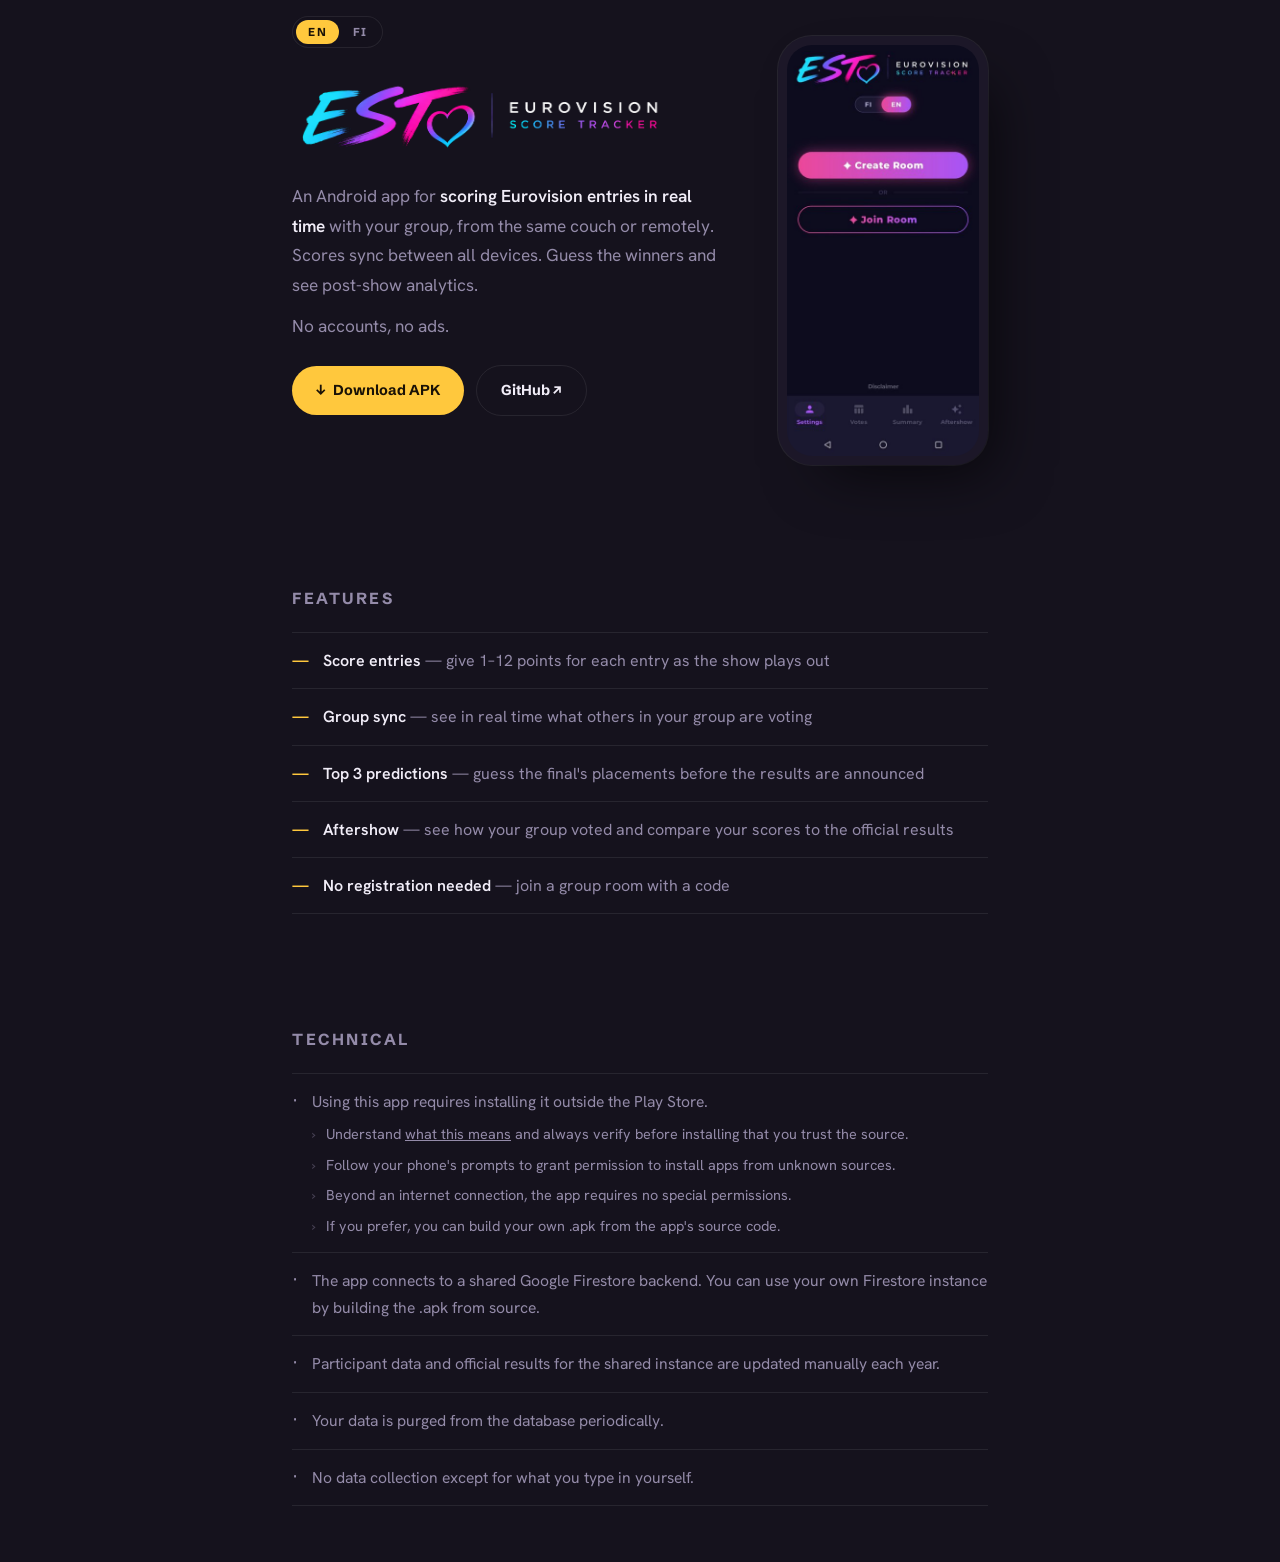
==== docs/index.html @ a916fbe2 "1.0" ====
<!DOCTYPE html>
<html lang="en">
<head>
<meta charset="UTF-8">
<meta name="viewport" content="width=device-width, initial-scale=1.0">
<title>EST — Eurovision Score Tracker</title>
<link rel="preconnect" href="https://fonts.googleapis.com">
<link rel="preconnect" href="https://fonts.gstatic.com" crossorigin="">
<link href="https://fonts.googleapis.com/css2?family=Schibsted+Grotesk:wght@500;600;700;800&family=Hanken+Grotesk:wght@400;500;600&display=swap" rel="stylesheet">
<style>
:root{
  --bg:#15121d;
  --bg-2:#1c1828;
  --card:#221d31;
  --text:#f1edf8;
  --muted:#948ba9;
  --gold:#ffc83d;
  --cyan:#38d9f5;
  --purple:#a64dff;
  --pink:#ff3a8c;
  --grad:linear-gradient(100deg,var(--cyan) 0%,var(--purple) 52%,var(--pink) 100%);
  --line:rgba(255,255,255,0.08);
}
*,*::before,*::after{box-sizing:border-box;margin:0;padding:0;}
html{scroll-behavior:smooth;}
body{font-family:'Hanken Grotesk',sans-serif;background:var(--bg);color:var(--text);line-height:1.7;-webkit-font-smoothing:antialiased;}
h2{font-family:'Schibsted Grotesk',sans-serif;font-size:1rem;font-weight:700;letter-spacing:.16em;text-transform:uppercase;color:var(--muted);margin-bottom:20px;}
a{color:var(--gold);text-decoration:none;}
a:hover{text-decoration:underline;}
.container{max-width:760px;margin:0 auto;padding:0 32px;}

/* lang switcher */
.lang-bar{position:fixed;top:16px;left:max(20px,calc(50vw - 348px));z-index:100;display:flex;gap:2px;background:rgba(21,18,29,0.7);backdrop-filter:blur(10px);border:1px solid var(--line);border-radius:999px;padding:3px;}
.lang-btn{border:none;background:none;color:var(--muted);font-family:'Schibsted Grotesk';font-weight:700;font-size:.72rem;letter-spacing:.10em;padding:5px 12px;border-radius:999px;cursor:pointer;transition:all .15s;}
.lang-btn.active{background:var(--gold);color:#1a1206;}
.lang-btn:not(.active):hover{color:var(--text);}

/* intro */
.intro{padding:36px 0 64px;display:grid;grid-template-columns:1fr auto;gap:56px;align-items:center;}
.intro-banner{display:block;width:400px;height:65px;object-fit:cover;margin:0 0 32px -10px;}
.intro-text p{font-size:1.08rem;color:var(--muted);max-width:520px;margin-bottom:12px;}
.intro-text p b{color:var(--text);font-weight:600;}
.btn-row{display:flex;gap:12px;flex-wrap:wrap;align-items:center;margin-top:24px;}
.dl-btn{display:inline-flex;align-items:center;gap:8px;padding:12px 24px;border-radius:999px;background:var(--gold);color:#1a1206;font-family:'Schibsted Grotesk';font-weight:700;font-size:.9rem;transition:all .15s;}
.dl-btn:hover{background:#ffd96b;text-decoration:none;transform:translateY(-1px);}
.gh-btn{display:inline-flex;align-items:center;gap:8px;padding:12px 24px;border-radius:999px;background:transparent;color:var(--text);border:1.5px solid var(--line);font-family:'Schibsted Grotesk';font-weight:700;font-size:.9rem;transition:all .15s;}
.gh-btn:hover{border-color:rgba(255,255,255,0.3);text-decoration:none;transform:translateY(-1px);}
.phone{width:210px;flex-shrink:0;border-radius:34px;padding:9px;background:#1c1728;box-shadow:24px 28px 60px -24px rgba(0,0,0,.7),0 0 0 1px var(--line);display:flex;flex-direction:column;}
.phone img{display:block;width:100%;}
.screen{border-radius:25px;overflow:hidden;}
.status-bar{height:6px;background:#0d0c1e;}
.slider-wrap{overflow:hidden;}
.slider-track{display:flex;will-change:transform;transition:transform .45s cubic-bezier(.4,0,.2,1);}
.phone .slider-track img{flex-shrink:0;border-radius:0;}

/* divider */
hr{border:0;border-top:1px solid var(--line);margin:0;}

/* sections */
.section{padding:56px 0;}

/* feature list */
ul.feat{list-style:none;display:flex;flex-direction:column;gap:0;}
ul.feat li{padding:14px 0;border-bottom:1px solid var(--line);font-size:1rem;color:var(--muted);display:flex;gap:14px;align-items:flex-start;}
ul.feat li span{flex:1;}
ul.feat li:first-child{border-top:1px solid var(--line);}
ul.feat li::before{content:"—";color:var(--gold);font-weight:700;flex-shrink:0;}
ul.feat li b{color:var(--text);font-weight:600;}

/* tech list */
ul.tech{list-style:none;display:flex;flex-direction:column;gap:0;}
ul.tech li{padding:14px 0;border-bottom:1px solid var(--line);font-size:.98rem;color:var(--muted);display:flex;gap:14px;align-items:baseline;}
ul.tech li:first-child{border-top:1px solid var(--line);}
ul.tech li::before{content:"·";color:var(--muted);flex-shrink:0;font-size:1.2rem;line-height:1.4;}
ul.tech li code{font-family:monospace;font-size:.9em;background:var(--card);padding:2px 7px;border-radius:4px;color:var(--cyan);}
ul.tech li a{color:inherit;text-decoration:underline;}
ul.tech li a:hover{opacity:0.75;text-decoration:underline;}
ul.tech li .sub{display:block;position:relative;padding-left:14px;margin-top:6px;font-size:.92em;}
ul.tech li .sub::before{content:"›";position:absolute;left:0;opacity:.4;}

@media(max-width:640px){
  .intro{grid-template-columns:1fr;gap:36px;}
  .phone{width:160px;justify-self:center;}
  .intro-banner{width:280px;height:auto;}
  .lang-bar{left:auto;right:16px;}
}
</style>
</head>
<body>

<div class="lang-bar">
  <button class="lang-btn" id="btn-en" onclick="setLang('en')">EN</button>
  <button class="lang-btn" id="btn-fi" onclick="setLang('fi')">FI</button>
</div>

<main>
  <div class="container">

    <section class="intro" id="top">
      <div class="intro-text">
        <img class="intro-banner" src="assets/banner_full.png" alt="EST — Eurovision Score Tracker">
        <p><span data-t="desc-prefix"></span><b data-t="desc-bold"></b> <span data-t="desc-rest"></span></p>
        <p data-t="tagline"></p>
        <div class="btn-row">
          <a class="dl-btn" href="https://github.com/github-0/est/releases/latest" data-t="dl"></a>
          <a class="gh-btn" href="https://github.com/github-0/est">GitHub ↗</a>
        </div>
      </div>
      <div class="phone">
        <div class="screen">
        <div class="status-bar"></div>
        <div class="slider-wrap">
          <div class="slider-track" id="slider-track">
            <img data-screen="select" src="assets/screenshots/en_select.jpg" alt="Select show">
            <img data-screen="joined" src="assets/screenshots/en_joined.jpg" alt="Room">
            <img data-screen="points" src="assets/screenshots/en_points.jpg" alt="Points">
            <img data-screen="summary" src="assets/screenshots/en_summary.jpg" alt="Summary">
            <img data-screen="aftershow" src="assets/screenshots/en_aftershow.jpg" alt="Aftershow">
          </div>
        </div>
        </div>
      </div>
    </section>



    <section class="section" id="features">
      <h2 data-t="feat-head"></h2>
      <ul class="feat" id="feat-list"></ul>
    </section>



    <section class="section" id="technical">
      <h2 data-t="tech-head"></h2>
      <ul class="tech" id="tech-list"></ul>
    </section>

  </div>
</main>

<script>
let carouselReset;
const i18n = {
  en: {
    'desc-prefix': 'An Android app for ',
    'desc-bold': 'scoring Eurovision entries in real time',
    'desc-rest': 'with your group, from the same couch or remotely. Scores sync between all devices. Guess the winners and see post-show analytics.',
    'tagline': 'No accounts, no ads.',
    'dl': '↓\u2002Download APK',
    'feat-head': 'Features',
    'tech-head': 'Technical',
    feats: [
      ['Score entries', 'give 1–12 points for each entry as the show plays out'],
      ['Group sync', 'see in real time what others in your group are voting'],
      ['Top 3 predictions', 'guess the final\'s placements before the results are announced'],
      ['Aftershow', 'see how your group voted and compare your scores to the official results'],
      ['No registration needed', 'join a group room with a code'],
    ],
    techs: [
      'Using this app requires installing it outside the Play Store.<span class="sub">Understand <a href="https://support.google.com/android/answer/9457058" target="_blank">what this means</a> and always verify before installing that you trust the source.</span><span class="sub">Follow your phone\'s prompts to grant permission to install apps from unknown sources.</span><span class="sub">Beyond an internet connection, the app requires no special permissions.</span><span class="sub">If you prefer, you can build your own .apk from the app\'s source code.</span>',
      'The app connects to a shared Google Firestore backend. You can use your own Firestore instance by building the .apk from source.',
      'Participant data and official results for the shared instance are updated manually each year.',
      'Your data is purged from the database periodically.',
      'No data collection except for what you type in yourself.',
    ]
  },
  fi: {
    'desc-prefix': 'Android-sovellus ',
    'desc-bold': 'Eurovision-esitysten pisteytykseen reaaliajassa',
    'desc-rest': 'ryhmäsi kesken, samalta sohvalta tai etänä. Pisteet synkronoituvat kaikkien laitteiden välillä. Arvaa voittajat ja katso finaalin jälkeinen analytiikka.',
    'tagline': 'Ei rekisteröintejä, ei mainoksia.',
    'dl': '↓\u2002Lataa APK',
    'feat-head': 'Ominaisuudet',
    'tech-head': 'Tekniset tiedot',
    feats: [
      ['Pisteytä esitykset', 'anna 1–12 pistettä jokaiselle esitykselle ohjelman edetessä'],
      ['Ryhmän mielipiteet', 'näe reaaliajassa, mitä muut ryhmässäsi äänestävät'],
      ['Top 3 -arvaukset', 'arvaa finaalin sijoitukset ennen tulosten julkistamista'],
      ['Aftershow', 'näe kuinka ryhmäsi äänesti ja vertaa pisteitänne virallisiin tuloksiin'],
      ['Ei rekisteröintiä', 'liity ryhmäkohtaiseen huoneeseen koodilla'],
    ],
    techs: [
      'Tämän sovelluksen käyttö vaatii sen asennuksen Play Storen ulkopuolelta.<span class="sub">Ymmärrä <a href="https://support.google.com/android/answer/9457058?hl=fi" target="_blank">mitä tämä tarkoittaa</a> ja varmista aina ennen asennusta, että luotat sovelluksen lähteeseen.</span><span class="sub">Seuraa puhelimesi ohjeita myöntääksesi luvan sovelluksien asentamiselle tuntemattomista lähteistä.</span><span class="sub">Sovelluksen käyttö ei vaadi Android-laitteelta internet-yhteyden lisäksi muita käyttöoikeuksia.</span><span class="sub">Halutessasi voit tuottaa oman .apk -tiedoston sovelluksen lähdekoodista.</span>',
      'Sovellus yhdistää jaettuun Google Firestore -taustajärjestelmään. Voit käyttää omaa Firestore-instanssiasi tuottamalla .apk -tiedoston lähdekoodista.',
      'Jaetun Firestore-instanssin osallistujatiedot ja tulokset päivitetään manuaalisesti joka vuosi.',
      'Syöttämäsi data poistetaan tietokannasta ajoittain.',
      'Sovellus ei kerää muita tietoja itse syöttämiesi tietojen lisäksi.',
    ]
  }
};

function setLang(lang) {
  const t = i18n[lang];
  document.querySelectorAll('[data-t]').forEach(el => {
    const key = el.dataset.t;
    if (t[key] !== undefined) el.textContent = t[key];
  });
  // feature list
  const fl = document.getElementById('feat-list');
  fl.innerHTML = t.feats.map(([b,r]) => `<li><span><b>${b}</b> — ${r}</span></li>`).join('');
  // tech list
  const tl = document.getElementById('tech-list');
  tl.innerHTML = t.techs.map(s => `<li><span>${s}</span></li>`).join('');
  // toggle buttons
  document.getElementById('btn-en').classList.toggle('active', lang === 'en');
  document.getElementById('btn-fi').classList.toggle('active', lang === 'fi');
  document.documentElement.lang = lang;
  localStorage.setItem('lang', lang);
  document.querySelectorAll('#slider-track [data-screen]').forEach(img => {
    img.src = `assets/screenshots/${lang}_${img.dataset.screen}.jpg`;
  });
  if (typeof carouselReset === 'function') carouselReset();
}

// Auto-detect: stored pref → browser language → default EN
const stored = localStorage.getItem('lang');
const browser = navigator.language.slice(0,2).toLowerCase();
const initial = stored || (['fi'].includes(browser) ? browser : 'en');
setLang(initial);

// Screenshot carousel
(function(){
  const track = document.getElementById('slider-track');
  if (!track) return;
  const slides = track.querySelectorAll('img');
  const n = slides.length;
  if (!n) return;

  track.style.width = (n * 100) + '%';
  slides.forEach(img => { img.style.width = `calc(100% / ${n})`; });

  let cur = 0, timer;

  function slideTo(i) {
    cur = ((i % n) + n) % n;
    track.style.transform = `translateX(-${cur * (100 / n)}%)`;
  }

  function resetTimer() {
    clearInterval(timer);
    timer = setInterval(() => slideTo(cur + 1), 4000);
  }

  const wrap = track.parentElement;
  let tx0 = 0;
  wrap.addEventListener('touchstart', e => { tx0 = e.touches[0].clientX; }, {passive: true});
  wrap.addEventListener('touchend', e => {
    const dx = e.changedTouches[0].clientX - tx0;
    if (Math.abs(dx) > 30) {
      slideTo(dx < 0 ? cur + 1 : cur - 1);
      resetTimer();
    }
  });

  carouselReset = () => { slideTo(0); resetTimer(); };
  resetTimer();
})();
</script>
</body>
</html>
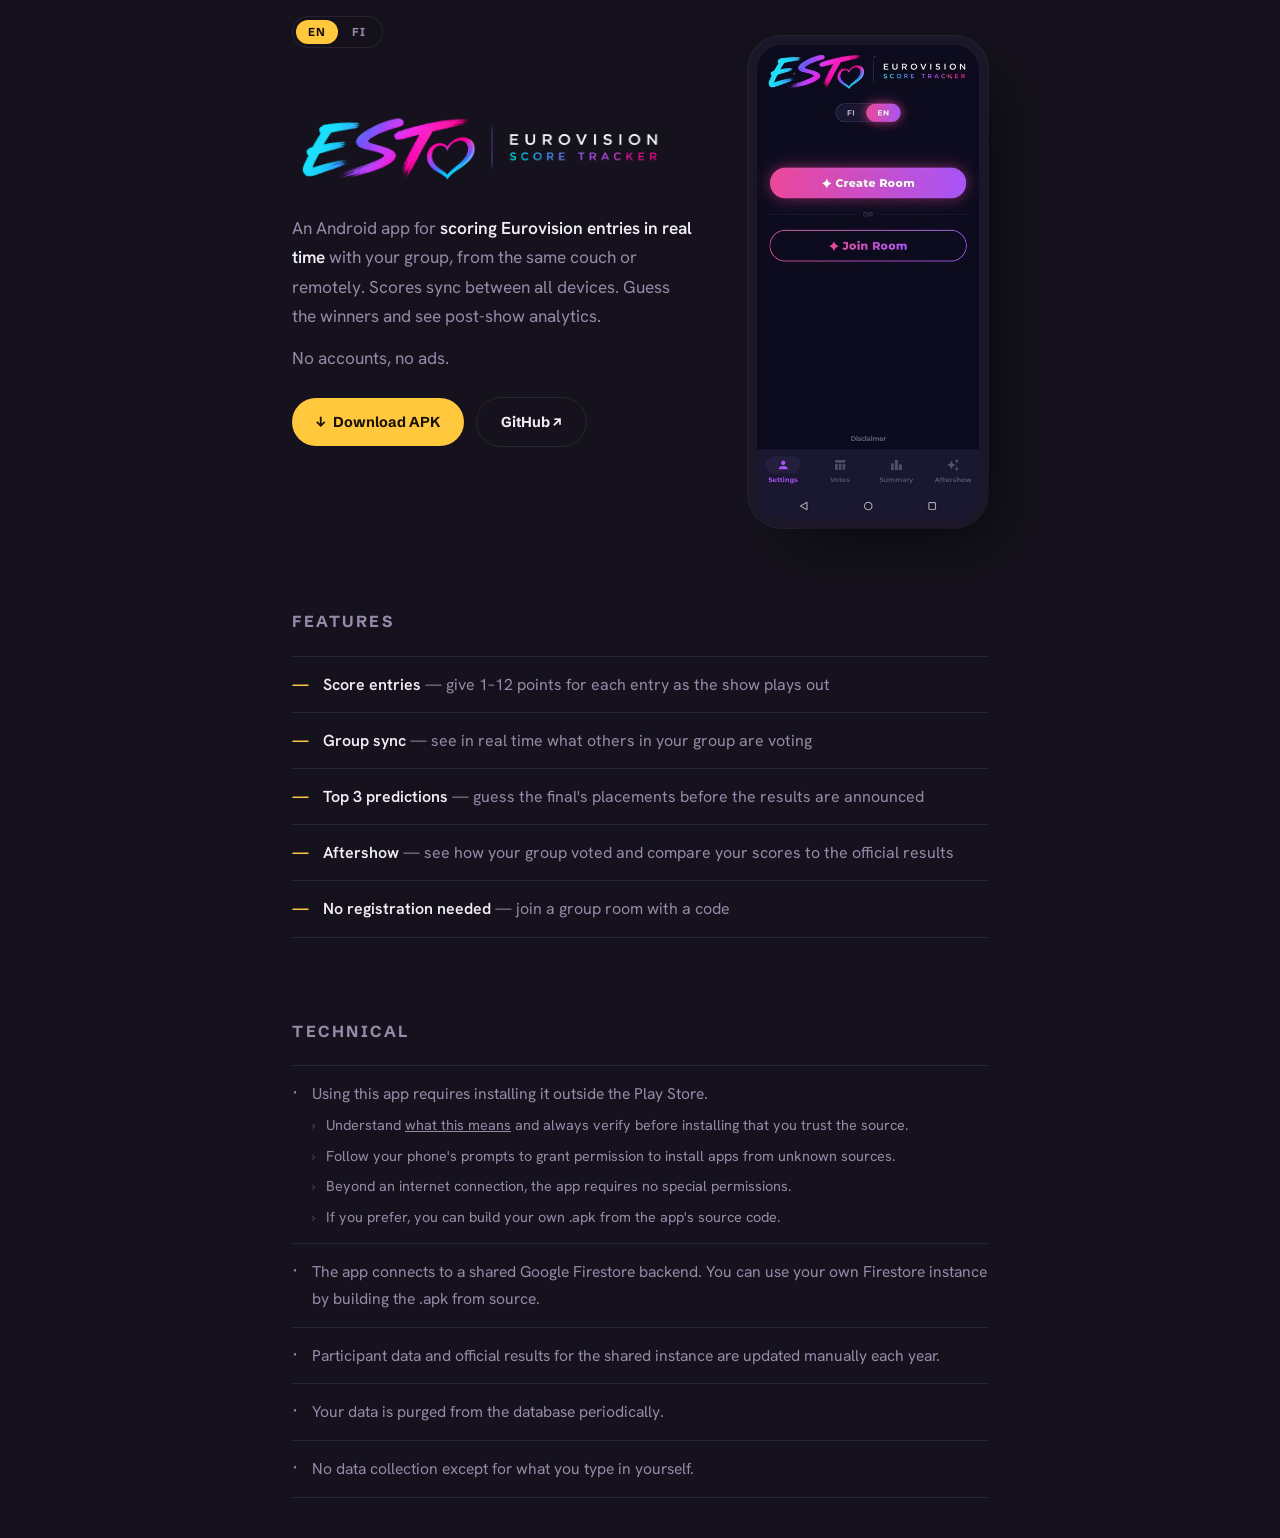
==== commit 00a638db: "Adjust spacing and phone size on landing page" ====
--- a/docs/index.html
+++ b/docs/index.html
@@ -36,7 +36,7 @@
 .lang-btn:not(.active):hover{color:var(--text);}
 
 /* intro */
-.intro{padding:36px 0 64px;display:grid;grid-template-columns:1fr auto;gap:56px;align-items:center;}
+.intro{padding:36px 0 40px;display:grid;grid-template-columns:1fr auto;gap:56px;align-items:center;}
 .intro-banner{display:block;width:400px;height:65px;object-fit:cover;margin:0 0 32px -10px;}
 .intro-text p{font-size:1.08rem;color:var(--muted);max-width:520px;margin-bottom:12px;}
 .intro-text p b{color:var(--text);font-weight:600;}
@@ -45,7 +45,7 @@
 .dl-btn:hover{background:#ffd96b;text-decoration:none;transform:translateY(-1px);}
 .gh-btn{display:inline-flex;align-items:center;gap:8px;padding:12px 24px;border-radius:999px;background:transparent;color:var(--text);border:1.5px solid var(--line);font-family:'Schibsted Grotesk';font-weight:700;font-size:.9rem;transition:all .15s;}
 .gh-btn:hover{border-color:rgba(255,255,255,0.3);text-decoration:none;transform:translateY(-1px);}
-.phone{width:210px;flex-shrink:0;border-radius:34px;padding:9px;background:#1c1728;box-shadow:24px 28px 60px -24px rgba(0,0,0,.7),0 0 0 1px var(--line);display:flex;flex-direction:column;}
+.phone{width:240px;flex-shrink:0;border-radius:34px;padding:9px;background:#1c1728;box-shadow:24px 28px 60px -24px rgba(0,0,0,.7),0 0 0 1px var(--line);display:flex;flex-direction:column;}
 .phone img{display:block;width:100%;}
 .screen{border-radius:25px;overflow:hidden;}
 .status-bar{height:6px;background:#0d0c1e;}
@@ -57,7 +57,7 @@
 hr{border:0;border-top:1px solid var(--line);margin:0;}
 
 /* sections */
-.section{padding:56px 0;}
+.section{padding:40px 0;}
 
 /* feature list */
 ul.feat{list-style:none;display:flex;flex-direction:column;gap:0;}
@@ -80,7 +80,7 @@
 
 @media(max-width:640px){
   .intro{grid-template-columns:1fr;gap:36px;}
-  .phone{width:160px;justify-self:center;}
+  .phone{width:190px;justify-self:center;}
   .intro-banner{width:280px;height:auto;}
   .lang-bar{left:auto;right:16px;}
 }
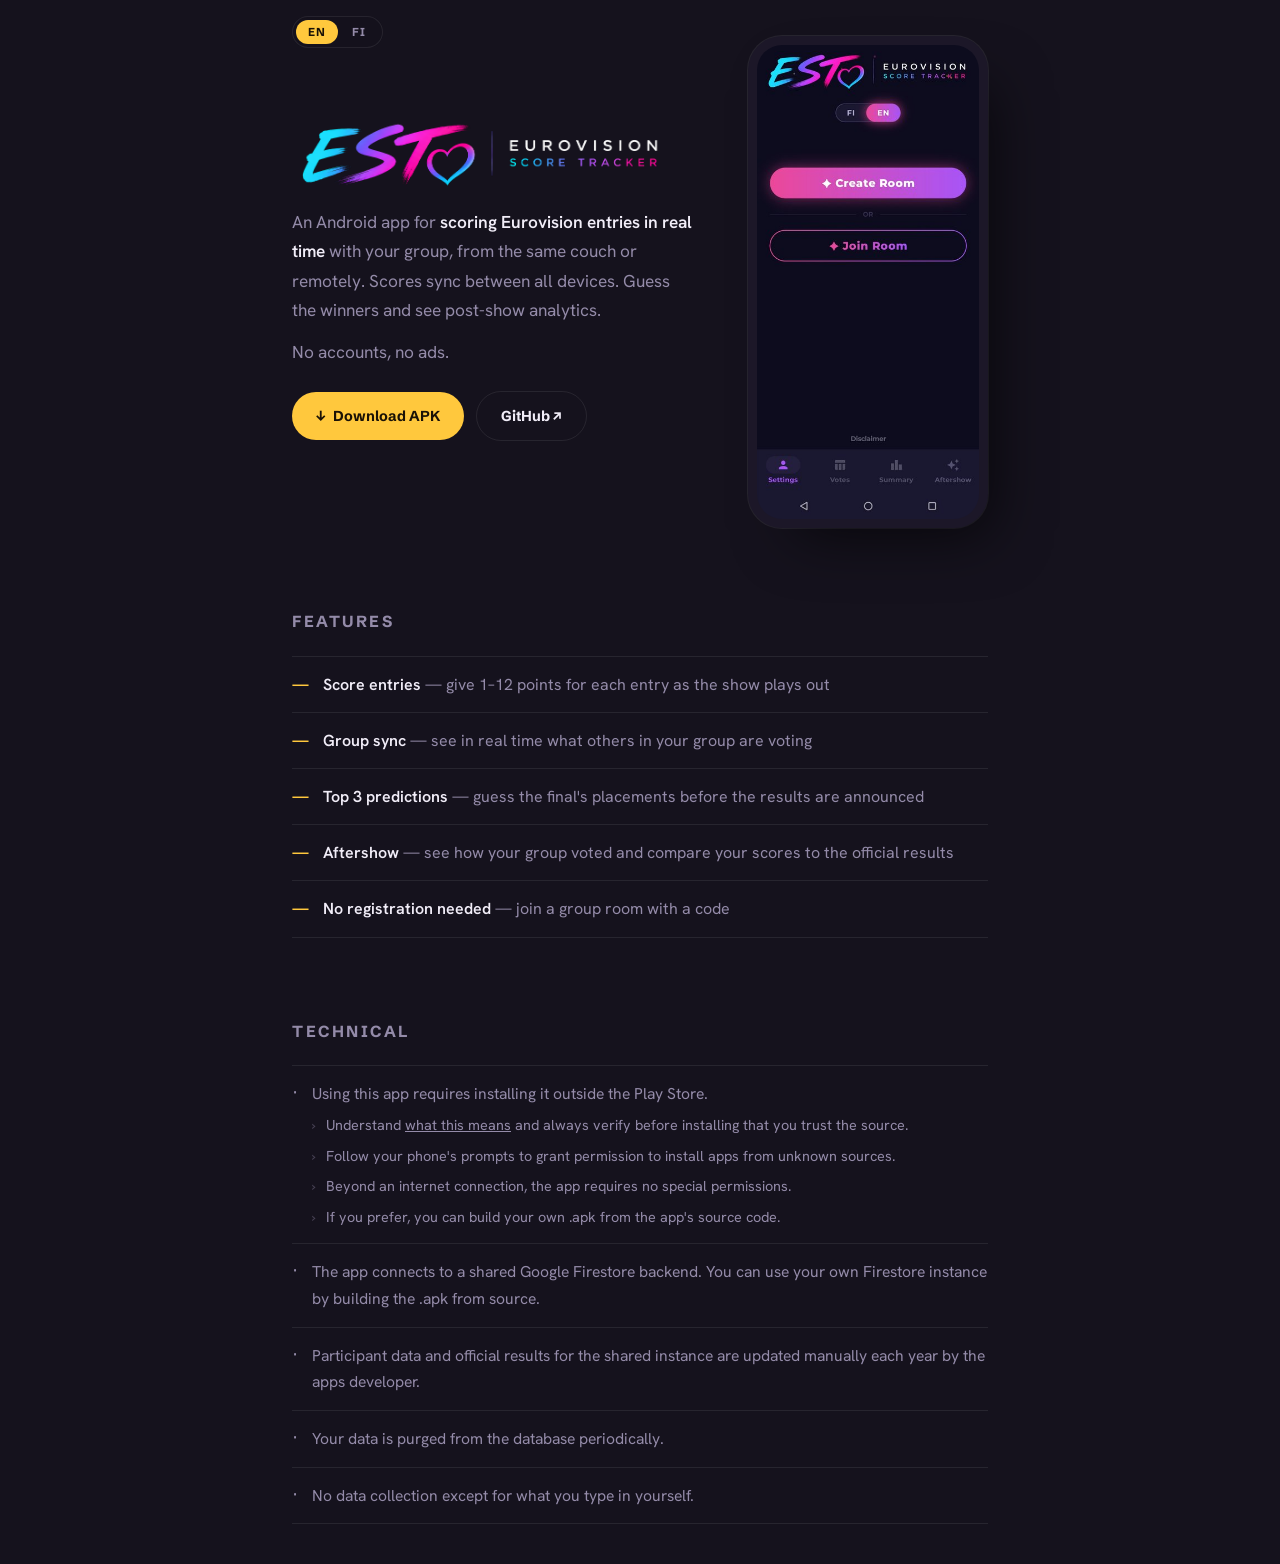
==== commit 9e363ea6: "1.1" ====
--- a/docs/index.html
+++ b/docs/index.html
@@ -4,6 +4,7 @@
 <meta charset="UTF-8">
 <meta name="viewport" content="width=device-width, initial-scale=1.0">
 <title>EST — Eurovision Score Tracker</title>
+<link rel="icon" href="favicon.svg" type="image/svg+xml">
 <link rel="preconnect" href="https://fonts.googleapis.com">
 <link rel="preconnect" href="https://fonts.gstatic.com" crossorigin="">
 <link href="https://fonts.googleapis.com/css2?family=Schibsted+Grotesk:wght@500;600;700;800&family=Hanken+Grotesk:wght@400;500;600&display=swap" rel="stylesheet">
@@ -37,7 +38,7 @@
 
 /* intro */
 .intro{padding:36px 0 40px;display:grid;grid-template-columns:1fr auto;gap:56px;align-items:center;}
-.intro-banner{display:block;width:400px;height:65px;object-fit:cover;margin:0 0 32px -10px;}
+.intro-banner{display:block;width:400px;height:65px;object-fit:cover;margin:0 0 20px -10px;}
 .intro-text p{font-size:1.08rem;color:var(--muted);max-width:520px;margin-bottom:12px;}
 .intro-text p b{color:var(--text);font-weight:600;}
 .btn-row{display:flex;gap:12px;flex-wrap:wrap;align-items:center;margin-top:24px;}
@@ -81,7 +82,7 @@
 @media(max-width:640px){
   .intro{grid-template-columns:1fr;gap:36px;}
   .phone{width:190px;justify-self:center;}
-  .intro-banner{width:280px;height:auto;}
+  .intro-banner{width:340px;height:auto;margin-top:10px;}
   .lang-bar{left:auto;right:16px;}
 }
 </style>
@@ -102,7 +103,7 @@
         <p><span data-t="desc-prefix"></span><b data-t="desc-bold"></b> <span data-t="desc-rest"></span></p>
         <p data-t="tagline"></p>
         <div class="btn-row">
-          <a class="dl-btn" href="https://github.com/github-0/est/releases/latest" data-t="dl"></a>
+          <a class="dl-btn" href="https://github.com/github-0/est/releases/latest/download/app-release.apk" data-t="dl"></a>
           <a class="gh-btn" href="https://github.com/github-0/est">GitHub ↗</a>
         </div>
       </div>
@@ -160,14 +161,14 @@
     techs: [
       'Using this app requires installing it outside the Play Store.<span class="sub">Understand <a href="https://support.google.com/android/answer/9457058" target="_blank">what this means</a> and always verify before installing that you trust the source.</span><span class="sub">Follow your phone\'s prompts to grant permission to install apps from unknown sources.</span><span class="sub">Beyond an internet connection, the app requires no special permissions.</span><span class="sub">If you prefer, you can build your own .apk from the app\'s source code.</span>',
       'The app connects to a shared Google Firestore backend. You can use your own Firestore instance by building the .apk from source.',
-      'Participant data and official results for the shared instance are updated manually each year.',
+      'Participant data and official results for the shared instance are updated manually each year by the apps developer.',
       'Your data is purged from the database periodically.',
       'No data collection except for what you type in yourself.',
     ]
   },
   fi: {
     'desc-prefix': 'Android-sovellus ',
-    'desc-bold': 'Eurovision-esitysten pisteytykseen reaaliajassa',
+    'desc-bold': 'Euroviisu-esitysten pisteytykseen reaaliajassa',
     'desc-rest': 'ryhmäsi kesken, samalta sohvalta tai etänä. Pisteet synkronoituvat kaikkien laitteiden välillä. Arvaa voittajat ja katso finaalin jälkeinen analytiikka.',
     'tagline': 'Ei rekisteröintejä, ei mainoksia.',
     'dl': '↓\u2002Lataa APK',
@@ -181,9 +182,9 @@
       ['Ei rekisteröintiä', 'liity ryhmäkohtaiseen huoneeseen koodilla'],
     ],
     techs: [
-      'Tämän sovelluksen käyttö vaatii sen asennuksen Play Storen ulkopuolelta.<span class="sub">Ymmärrä <a href="https://support.google.com/android/answer/9457058?hl=fi" target="_blank">mitä tämä tarkoittaa</a> ja varmista aina ennen asennusta, että luotat sovelluksen lähteeseen.</span><span class="sub">Seuraa puhelimesi ohjeita myöntääksesi luvan sovelluksien asentamiselle tuntemattomista lähteistä.</span><span class="sub">Sovelluksen käyttö ei vaadi Android-laitteelta internet-yhteyden lisäksi muita käyttöoikeuksia.</span><span class="sub">Halutessasi voit tuottaa oman .apk -tiedoston sovelluksen lähdekoodista.</span>',
+      'Sovelluksen käyttö vaatii sen asennuksen Play Storen ulkopuolelta.<span class="sub">Ymmärrä <a href="https://support.google.com/android/answer/9457058?hl=fi" target="_blank">mitä tämä tarkoittaa</a> ja varmista aina ennen asennusta, että luotat sovelluksen lähteeseen.</span><span class="sub">Seuraa puhelimesi ohjeita myöntääksesi luvan sovelluksien asentamiselle tuntemattomista lähteistä.</span><span class="sub">Sovelluksen käyttö ei vaadi Android-laitteelta internet-yhteyden lisäksi muita käyttöoikeuksia.</span><span class="sub">Halutessasi voit tuottaa oman .apk -tiedoston sovelluksen lähdekoodista.</span>',
       'Sovellus yhdistää jaettuun Google Firestore -taustajärjestelmään. Voit käyttää omaa Firestore-instanssiasi tuottamalla .apk -tiedoston lähdekoodista.',
-      'Jaetun Firestore-instanssin osallistujatiedot ja tulokset päivitetään manuaalisesti joka vuosi.',
+      'Sovelluksen kehittäjä päivittää jaetun Firestore-instanssin osallistujatiedot ja tulokset manuaalisesti vuosittain.',
       'Syöttämäsi data poistetaan tietokannasta ajoittain.',
       'Sovellus ei kerää muita tietoja itse syöttämiesi tietojen lisäksi.',
     ]
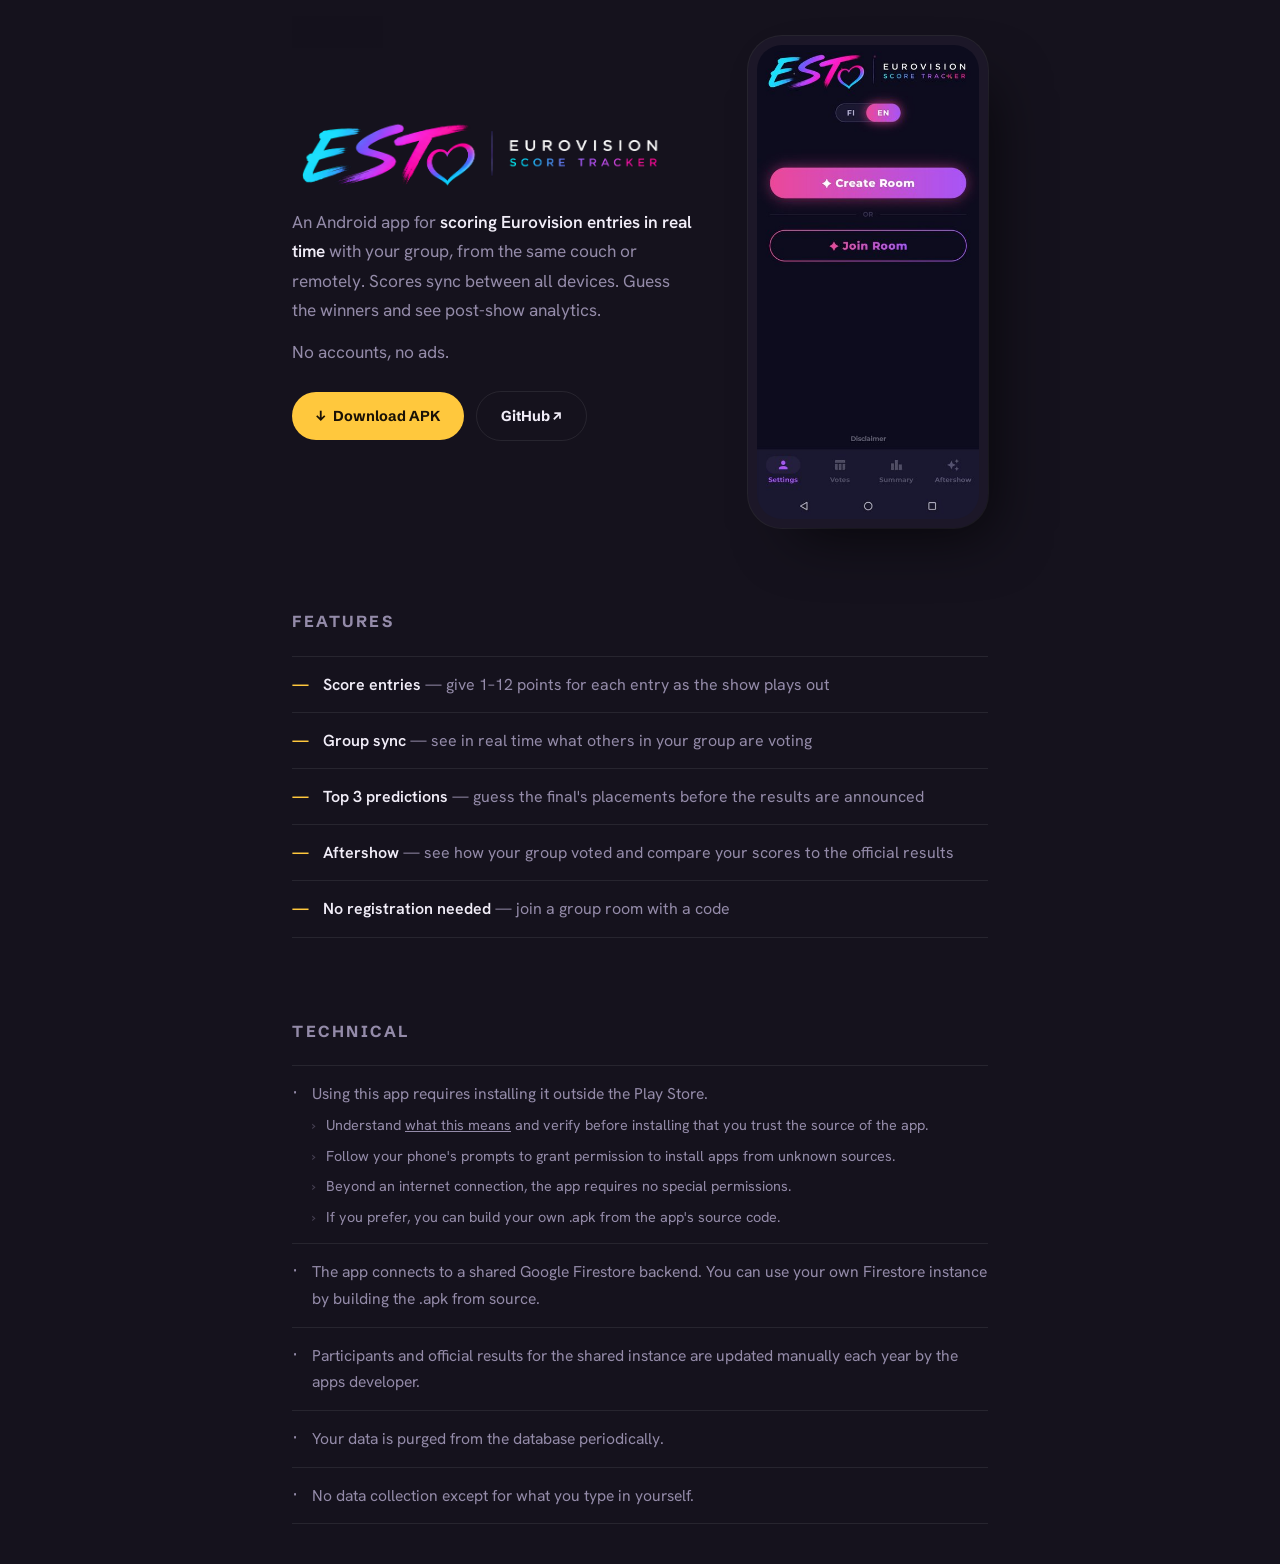
==== commit ba119ac2: "1.21" ====
--- a/docs/index.html
+++ b/docs/index.html
@@ -159,9 +159,9 @@
       ['No registration needed', 'join a group room with a code'],
     ],
     techs: [
-      'Using this app requires installing it outside the Play Store.<span class="sub">Understand <a href="https://support.google.com/android/answer/9457058" target="_blank">what this means</a> and always verify before installing that you trust the source.</span><span class="sub">Follow your phone\'s prompts to grant permission to install apps from unknown sources.</span><span class="sub">Beyond an internet connection, the app requires no special permissions.</span><span class="sub">If you prefer, you can build your own .apk from the app\'s source code.</span>',
+      'Using this app requires installing it outside the Play Store.<span class="sub">Understand <a href="https://support.google.com/android/answer/9457058" target="_blank">what this means</a> and verify before installing that you trust the source of the app.</span><span class="sub">Follow your phone\'s prompts to grant permission to install apps from unknown sources.</span><span class="sub">Beyond an internet connection, the app requires no special permissions.</span><span class="sub">If you prefer, you can build your own .apk from the app\'s source code.</span>',
       'The app connects to a shared Google Firestore backend. You can use your own Firestore instance by building the .apk from source.',
-      'Participant data and official results for the shared instance are updated manually each year by the apps developer.',
+      'Participants and official results for the shared instance are updated manually each year by the apps developer.',
       'Your data is purged from the database periodically.',
       'No data collection except for what you type in yourself.',
     ]
@@ -175,14 +175,14 @@
     'feat-head': 'Ominaisuudet',
     'tech-head': 'Tekniset tiedot',
     feats: [
-      ['Pisteytä esitykset', 'anna 1–12 pistettä jokaiselle esitykselle ohjelman edetessä'],
+      ['Pisteytä esitykset', 'anna kullekin esitykselle 1–12 pistettä kisojen edetessä'],
       ['Ryhmän mielipiteet', 'näe reaaliajassa, mitä muut ryhmässäsi äänestävät'],
       ['Top 3 -arvaukset', 'arvaa finaalin sijoitukset ennen tulosten julkistamista'],
       ['Aftershow', 'näe kuinka ryhmäsi äänesti ja vertaa pisteitänne virallisiin tuloksiin'],
       ['Ei rekisteröintiä', 'liity ryhmäkohtaiseen huoneeseen koodilla'],
     ],
     techs: [
-      'Sovelluksen käyttö vaatii sen asennuksen Play Storen ulkopuolelta.<span class="sub">Ymmärrä <a href="https://support.google.com/android/answer/9457058?hl=fi" target="_blank">mitä tämä tarkoittaa</a> ja varmista aina ennen asennusta, että luotat sovelluksen lähteeseen.</span><span class="sub">Seuraa puhelimesi ohjeita myöntääksesi luvan sovelluksien asentamiselle tuntemattomista lähteistä.</span><span class="sub">Sovelluksen käyttö ei vaadi Android-laitteelta internet-yhteyden lisäksi muita käyttöoikeuksia.</span><span class="sub">Halutessasi voit tuottaa oman .apk -tiedoston sovelluksen lähdekoodista.</span>',
+      'Sovelluksen käyttö vaatii sen asennuksen Play Storen ulkopuolelta.<span class="sub">Ymmärrä <a href="https://support.google.com/android/answer/9457058?hl=fi" target="_blank">mitä tämä tarkoittaa</a> ja varmista aina, että luotat sovelluksen lähteeseen.</span><span class="sub">Seuraa puhelimesi ohjeita myöntääksesi luvan sovelluksien asentamiselle tuntemattomista lähteistä.</span><span class="sub">Sovelluksen käyttö ei vaadi internet-yhteyden lisäksi muita käyttöoikeuksia.</span><span class="sub">Halutessasi voit tuottaa oman .apk -tiedoston sovelluksen lähdekoodista.</span>',
       'Sovellus yhdistää jaettuun Google Firestore -taustajärjestelmään. Voit käyttää omaa Firestore-instanssiasi tuottamalla .apk -tiedoston lähdekoodista.',
       'Sovelluksen kehittäjä päivittää jaetun Firestore-instanssin osallistujatiedot ja tulokset manuaalisesti vuosittain.',
       'Syöttämäsi data poistetaan tietokannasta ajoittain.',
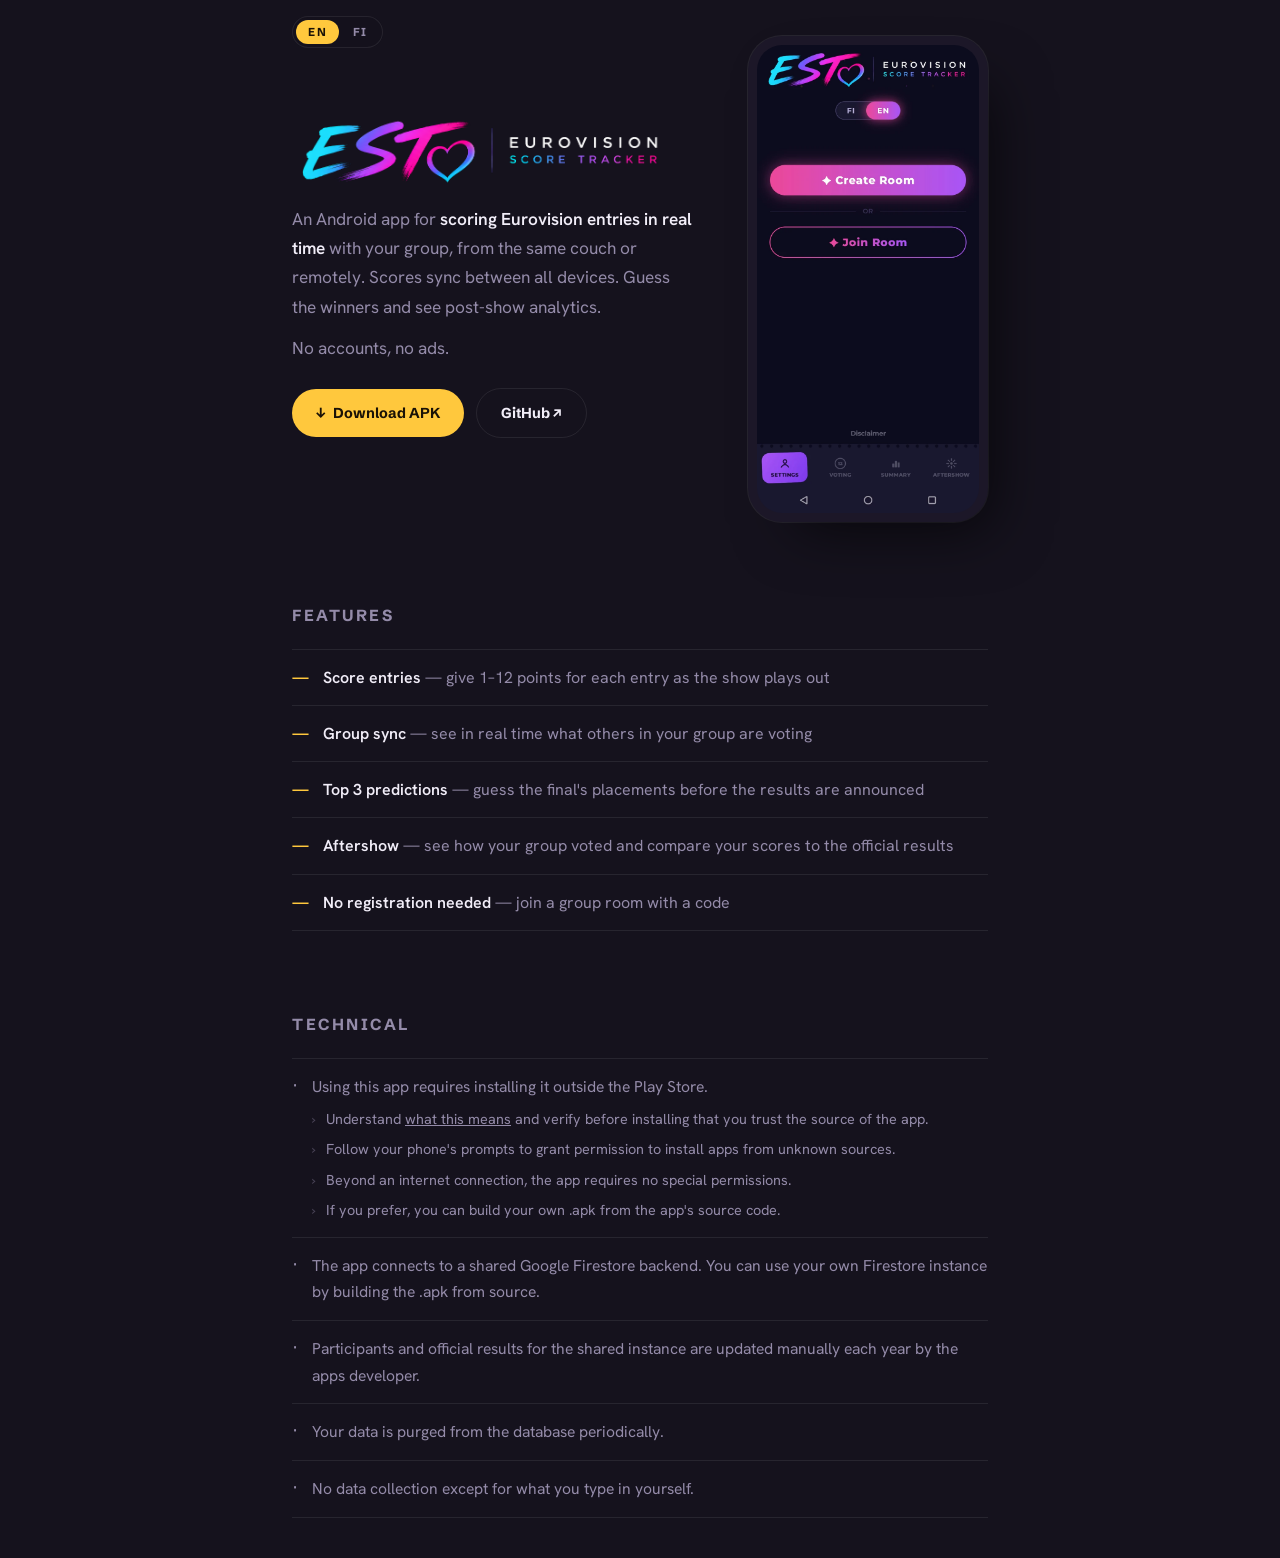
==== commit 68873397: "1.3" ====
--- a/docs/index.html
+++ b/docs/index.html
@@ -49,7 +49,6 @@
 .phone{width:240px;flex-shrink:0;border-radius:34px;padding:9px;background:#1c1728;box-shadow:24px 28px 60px -24px rgba(0,0,0,.7),0 0 0 1px var(--line);display:flex;flex-direction:column;}
 .phone img{display:block;width:100%;}
 .screen{border-radius:25px;overflow:hidden;}
-.status-bar{height:6px;background:#0d0c1e;}
 .slider-wrap{overflow:hidden;}
 .slider-track{display:flex;will-change:transform;transition:transform .45s cubic-bezier(.4,0,.2,1);}
 .phone .slider-track img{flex-shrink:0;border-radius:0;}
@@ -109,14 +108,15 @@
       </div>
       <div class="phone">
         <div class="screen">
-        <div class="status-bar"></div>
         <div class="slider-wrap">
           <div class="slider-track" id="slider-track">
-            <img data-screen="select" src="assets/screenshots/en_select.jpg" alt="Select show">
-            <img data-screen="joined" src="assets/screenshots/en_joined.jpg" alt="Room">
-            <img data-screen="points" src="assets/screenshots/en_points.jpg" alt="Points">
-            <img data-screen="summary" src="assets/screenshots/en_summary.jpg" alt="Summary">
-            <img data-screen="aftershow" src="assets/screenshots/en_aftershow.jpg" alt="Aftershow">
+            <img data-screen="join" src="assets/screenshots/en_join.webp" alt="Create or join a room">
+            <img data-screen="settings" src="assets/screenshots/en_settings.webp" alt="Room and show">
+            <img data-screen="voting" src="assets/screenshots/en_voting.webp" alt="Voting">
+            <img data-screen="picker" src="assets/screenshots/en_picker.webp" alt="Give points">
+            <img data-screen="summary" src="assets/screenshots/en_summary.webp" alt="Summary">
+            <img data-screen="map" src="assets/screenshots/en_map.webp" alt="Aftershow map">
+            <img data-screen="twins" src="assets/screenshots/en_twins.webp" alt="Taste twins">
           </div>
         </div>
         </div>
@@ -209,7 +209,7 @@
   document.documentElement.lang = lang;
   localStorage.setItem('lang', lang);
   document.querySelectorAll('#slider-track [data-screen]').forEach(img => {
-    img.src = `assets/screenshots/${lang}_${img.dataset.screen}.jpg`;
+    img.src = `assets/screenshots/${lang}_${img.dataset.screen}.webp`;
   });
   if (typeof carouselReset === 'function') carouselReset();
 }
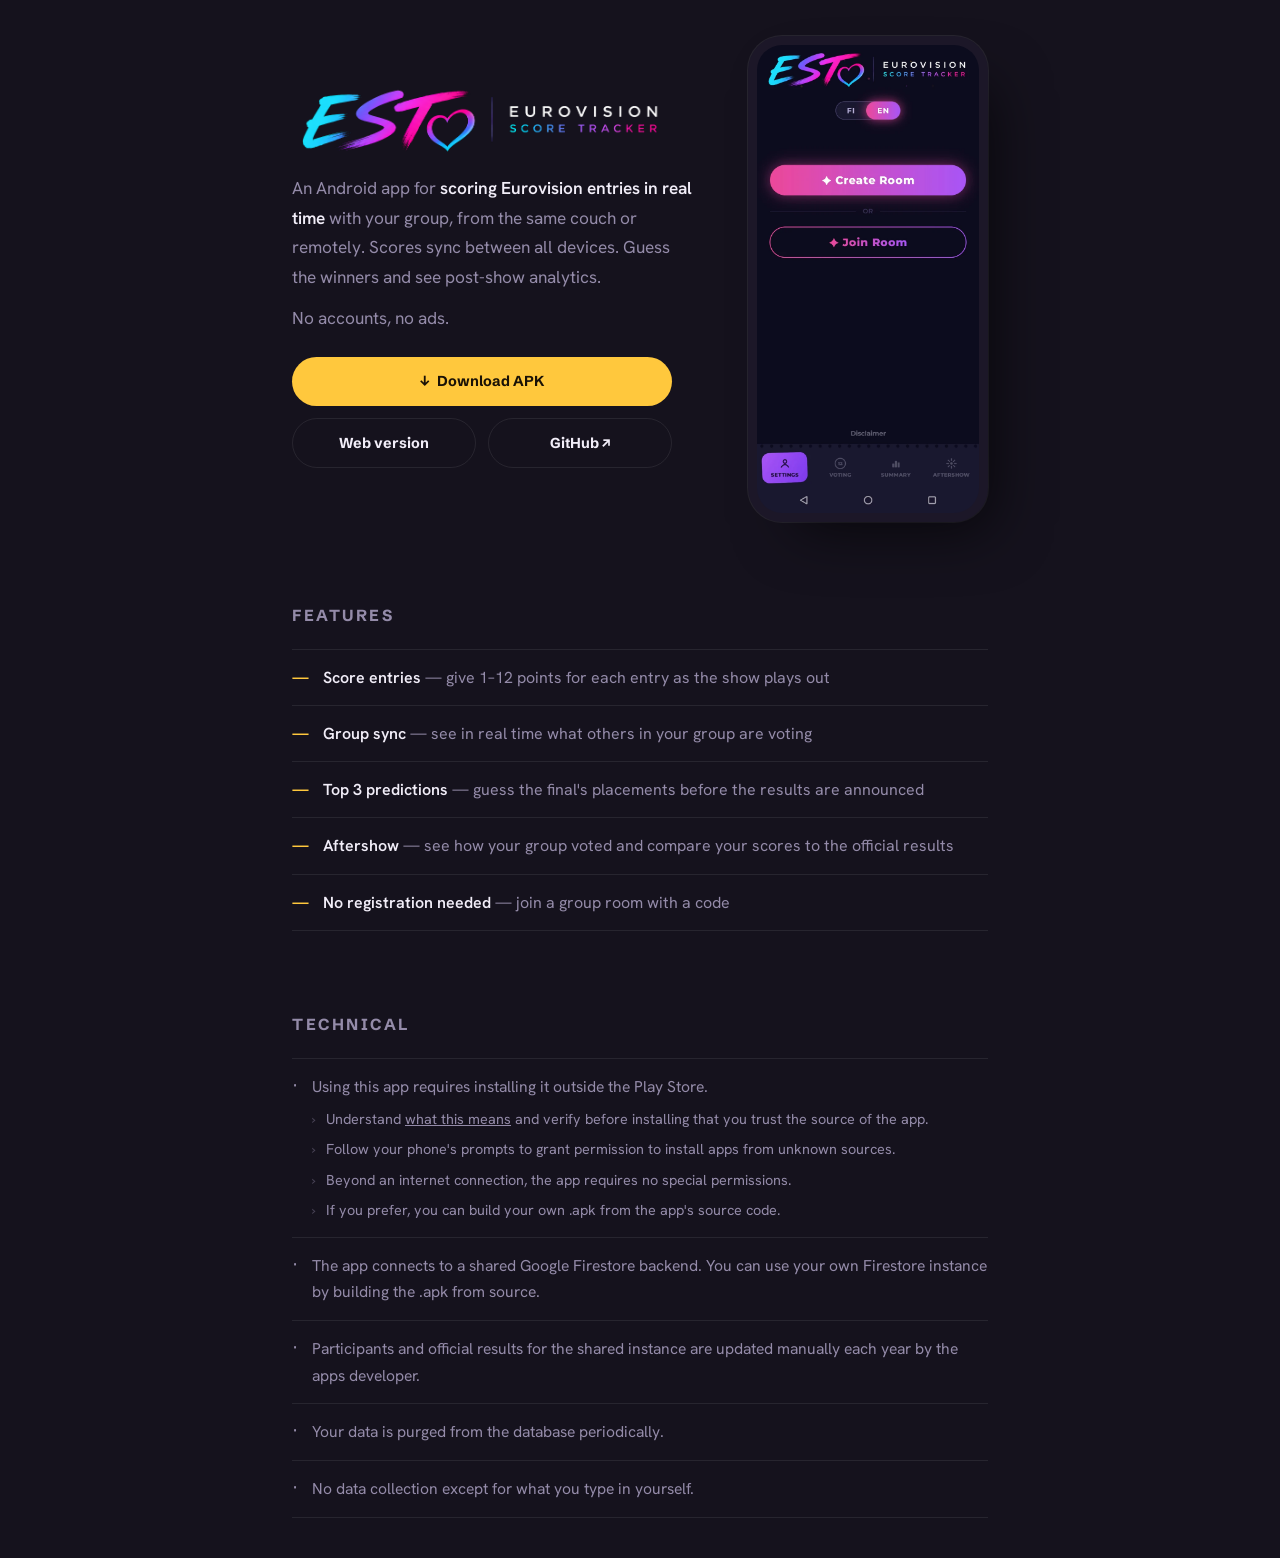
==== commit 3c26fe2c: "2026.10.09" ====
--- a/docs/index.html
+++ b/docs/index.html
@@ -30,18 +30,16 @@
 a:hover{text-decoration:underline;}
 .container{max-width:760px;margin:0 auto;padding:0 32px;}
 
-/* lang switcher */
-.lang-bar{position:fixed;top:16px;left:max(20px,calc(50vw - 348px));z-index:100;display:flex;gap:2px;background:rgba(21,18,29,0.7);backdrop-filter:blur(10px);border:1px solid var(--line);border-radius:999px;padding:3px;}
-.lang-btn{border:none;background:none;color:var(--muted);font-family:'Schibsted Grotesk';font-weight:700;font-size:.72rem;letter-spacing:.10em;padding:5px 12px;border-radius:999px;cursor:pointer;transition:all .15s;}
-.lang-btn.active{background:var(--gold);color:#1a1206;}
-.lang-btn:not(.active):hover{color:var(--text);}
 
 /* intro */
 .intro{padding:36px 0 40px;display:grid;grid-template-columns:1fr auto;gap:56px;align-items:center;}
-.intro-banner{display:block;width:400px;height:65px;object-fit:cover;margin:0 0 20px -10px;}
+.intro-banner{display:block;width:400px;height:65px;object-fit:cover;margin:0 0 20px -10px;cursor:pointer;user-select:none;-webkit-user-select:none;touch-action:manipulation;}
 .intro-text p{font-size:1.08rem;color:var(--muted);max-width:520px;margin-bottom:12px;}
 .intro-text p b{color:var(--text);font-weight:600;}
-.btn-row{display:flex;gap:12px;flex-wrap:wrap;align-items:center;margin-top:24px;}
+/* Download spans the full row; the two outlined buttons share the row below it equally. */
+.btn-row{display:grid;grid-template-columns:1fr 1fr;gap:12px;max-width:380px;margin-top:24px;}
+.btn-row a{justify-content:center;text-align:center;padding-left:16px;padding-right:16px;}
+.btn-row .dl-btn{grid-column:1 / -1;}
 .dl-btn{display:inline-flex;align-items:center;gap:8px;padding:12px 24px;border-radius:999px;background:var(--gold);color:#1a1206;font-family:'Schibsted Grotesk';font-weight:700;font-size:.9rem;transition:all .15s;}
 .dl-btn:hover{background:#ffd96b;text-decoration:none;transform:translateY(-1px);}
 .gh-btn{display:inline-flex;align-items:center;gap:8px;padding:12px 24px;border-radius:999px;background:transparent;color:var(--text);border:1.5px solid var(--line);font-family:'Schibsted Grotesk';font-weight:700;font-size:.9rem;transition:all .15s;}
@@ -82,16 +80,11 @@
   .intro{grid-template-columns:1fr;gap:36px;}
   .phone{width:190px;justify-self:center;}
   .intro-banner{width:340px;height:auto;margin-top:10px;}
-  .lang-bar{left:auto;right:16px;}
 }
 </style>
 </head>
 <body>
 
-<div class="lang-bar">
-  <button class="lang-btn" id="btn-en" onclick="setLang('en')">EN</button>
-  <button class="lang-btn" id="btn-fi" onclick="setLang('fi')">FI</button>
-</div>
 
 <main>
   <div class="container">
@@ -103,6 +96,7 @@
         <p data-t="tagline"></p>
         <div class="btn-row">
           <a class="dl-btn" href="https://github.com/github-0/est/releases/latest/download/app-release.apk" data-t="dl"></a>
+          <a class="gh-btn" href="app/" data-t="web"></a>
           <a class="gh-btn" href="https://github.com/github-0/est">GitHub ↗</a>
         </div>
       </div>
@@ -148,6 +142,7 @@
     'desc-bold': 'scoring Eurovision entries in real time',
     'desc-rest': 'with your group, from the same couch or remotely. Scores sync between all devices. Guess the winners and see post-show analytics.',
     'tagline': 'No accounts, no ads.',
+    'web': 'Web version',
     'dl': '↓\u2002Download APK',
     'feat-head': 'Features',
     'tech-head': 'Technical',
@@ -171,6 +166,7 @@
     'desc-bold': 'Euroviisu-esitysten pisteytykseen reaaliajassa',
     'desc-rest': 'ryhmäsi kesken, samalta sohvalta tai etänä. Pisteet synkronoituvat kaikkien laitteiden välillä. Arvaa voittajat ja katso finaalin jälkeinen analytiikka.',
     'tagline': 'Ei rekisteröintejä, ei mainoksia.',
+    'web': 'Selainversio',
     'dl': '↓\u2002Lataa APK',
     'feat-head': 'Ominaisuudet',
     'tech-head': 'Tekniset tiedot',
@@ -191,6 +187,8 @@
   }
 };
 
+let currentLang = 'en';
+
 function setLang(lang) {
   const t = i18n[lang];
   document.querySelectorAll('[data-t]').forEach(el => {
@@ -203,9 +201,7 @@
   // tech list
   const tl = document.getElementById('tech-list');
   tl.innerHTML = t.techs.map(s => `<li><span>${s}</span></li>`).join('');
-  // toggle buttons
-  document.getElementById('btn-en').classList.toggle('active', lang === 'en');
-  document.getElementById('btn-fi').classList.toggle('active', lang === 'fi');
+  currentLang = lang;
   document.documentElement.lang = lang;
   localStorage.setItem('lang', lang);
   document.querySelectorAll('#slider-track [data-screen]').forEach(img => {
@@ -219,6 +215,22 @@
 const browser = navigator.language.slice(0,2).toLowerCase();
 const initial = stored || (['fi'].includes(browser) ? browser : 'en');
 setLang(initial);
+
+// Double-tapping the logo switches between EN and FI. Counted by hand because a double tap
+// doesn't fire dblclick in every mobile browser.
+(function(){
+  const banner = document.querySelector('.intro-banner');
+  let lastTap = 0;
+  banner.addEventListener('click', () => {
+    const now = Date.now();
+    if (now - lastTap < 350) {
+      lastTap = 0;
+      setLang(currentLang === 'en' ? 'fi' : 'en');
+    } else {
+      lastTap = now;
+    }
+  });
+})();
 
 // Screenshot carousel
 (function(){
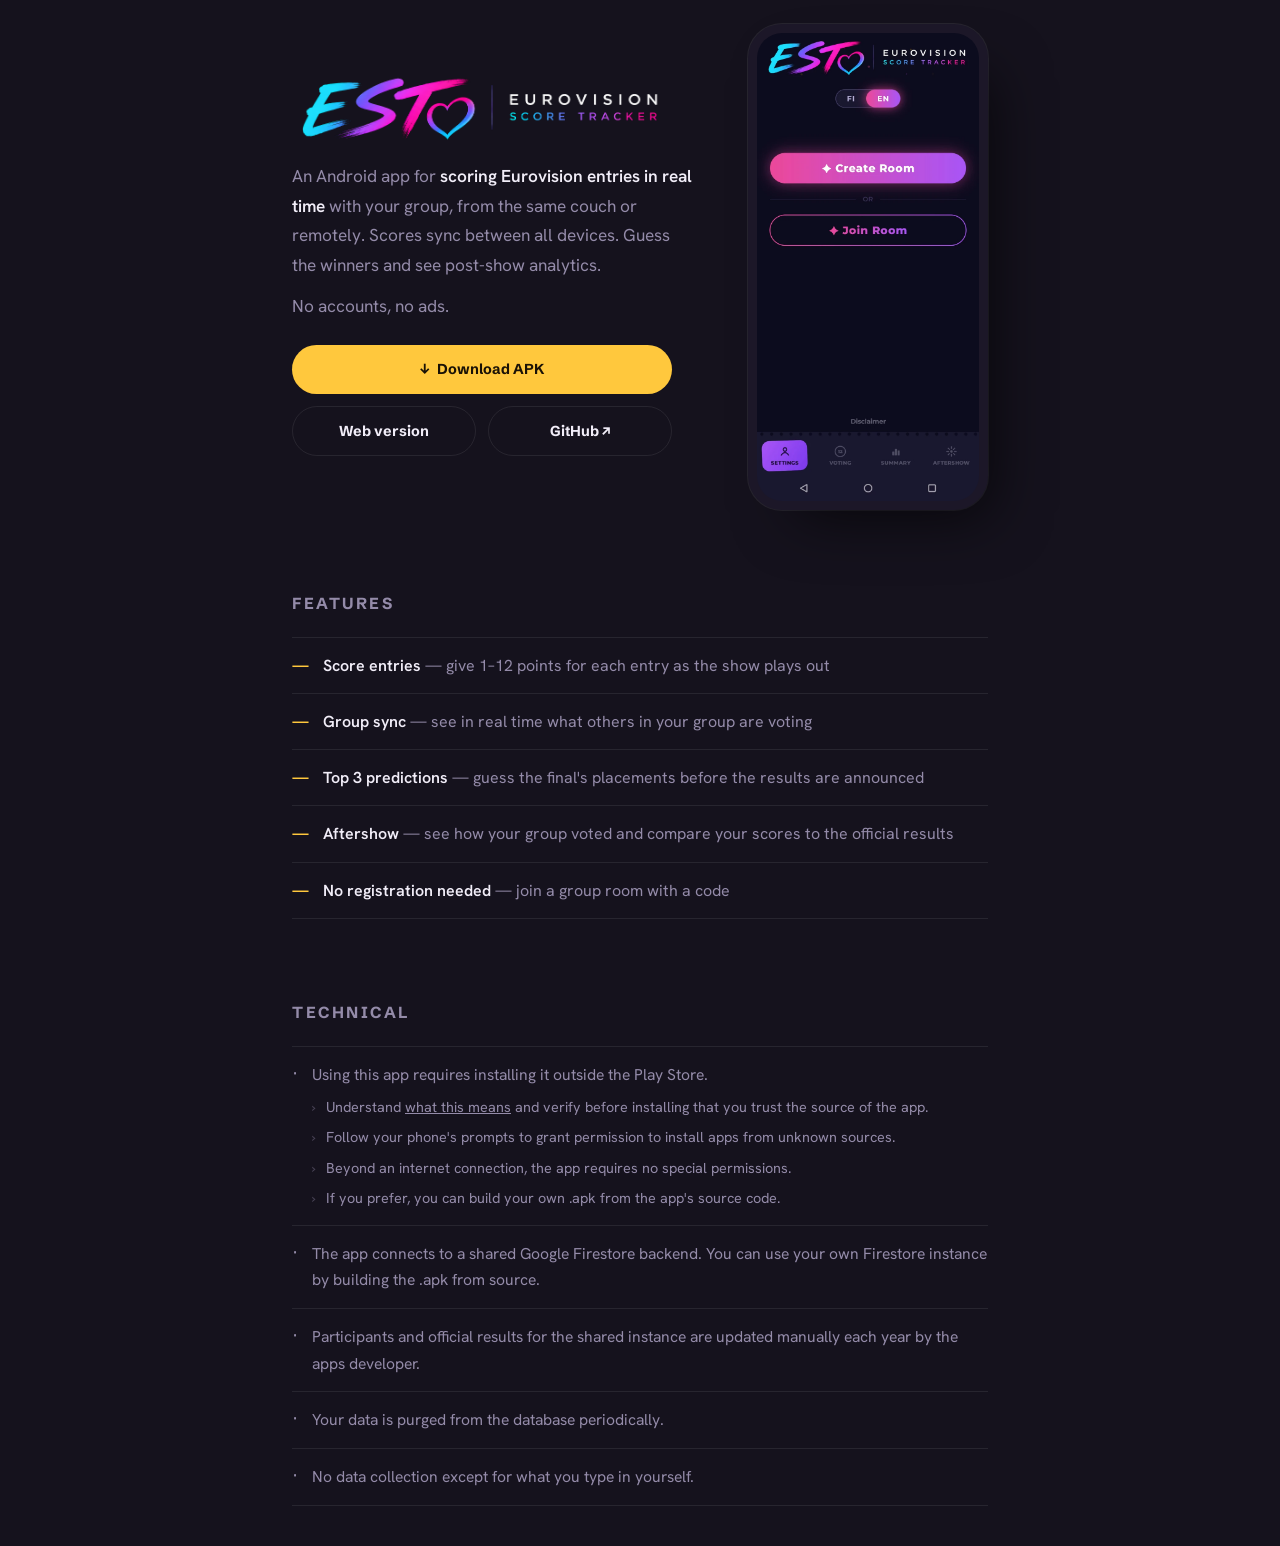
==== commit 528f89ed: "2026.10.09" ====
--- a/docs/index.html
+++ b/docs/index.html
@@ -32,7 +32,7 @@
 
 
 /* intro */
-.intro{padding:36px 0 40px;display:grid;grid-template-columns:1fr auto;gap:56px;align-items:center;}
+.intro{padding:24px 0 40px;display:grid;grid-template-columns:1fr auto;gap:56px;align-items:center;}
 .intro-banner{display:block;width:400px;height:65px;object-fit:cover;margin:0 0 20px -10px;cursor:pointer;user-select:none;-webkit-user-select:none;touch-action:manipulation;}
 .intro-text p{font-size:1.08rem;color:var(--muted);max-width:520px;margin-bottom:12px;}
 .intro-text p b{color:var(--text);font-weight:600;}
@@ -77,9 +77,9 @@
 ul.tech li .sub::before{content:"›";position:absolute;left:0;opacity:.4;}
 
 @media(max-width:640px){
-  .intro{grid-template-columns:1fr;gap:36px;}
+  .intro{grid-template-columns:1fr;gap:36px;padding-top:16px;}
   .phone{width:190px;justify-self:center;}
-  .intro-banner{width:340px;height:auto;margin-top:10px;}
+  .intro-banner{width:340px;height:auto;}
 }
 </style>
 </head>
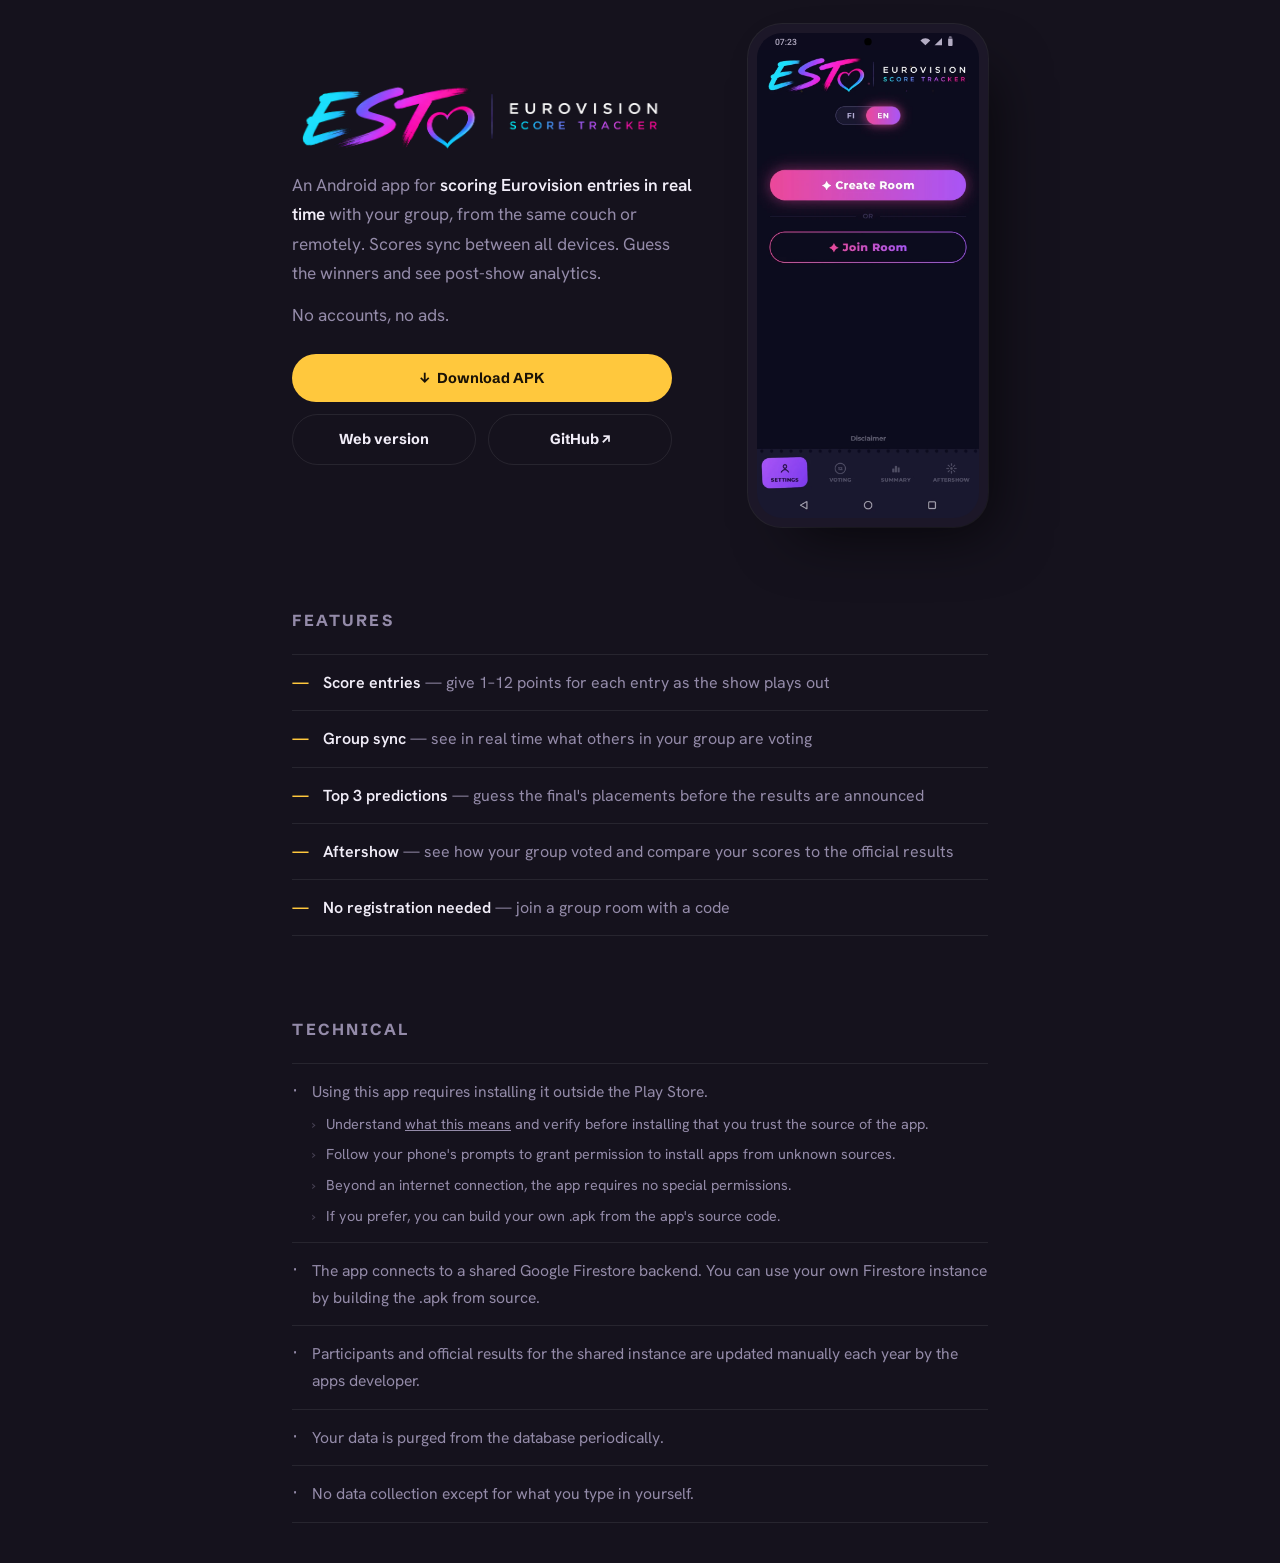
==== commit 816d867e: "2026.10.10" ====
--- a/docs/index.html
+++ b/docs/index.html
@@ -7,7 +7,7 @@
 <link rel="icon" href="favicon.svg" type="image/svg+xml">
 <link rel="preconnect" href="https://fonts.googleapis.com">
 <link rel="preconnect" href="https://fonts.gstatic.com" crossorigin="">
-<link href="https://fonts.googleapis.com/css2?family=Schibsted+Grotesk:wght@500;600;700;800&family=Hanken+Grotesk:wght@400;500;600&display=swap" rel="stylesheet">
+<link href="https://fonts.googleapis.com/css2?family=Schibsted+Grotesk:wght@500;600;700;800&family=Hanken+Grotesk:wght@400;500;600&family=Roboto:wght@500&display=swap" rel="stylesheet">
 <style>
 :root{
   --bg:#15121d;
@@ -47,6 +47,7 @@
 .phone{width:240px;flex-shrink:0;border-radius:34px;padding:9px;background:#1c1728;box-shadow:24px 28px 60px -24px rgba(0,0,0,.7),0 0 0 1px var(--line);display:flex;flex-direction:column;}
 .phone img{display:block;width:100%;}
 .screen{border-radius:25px;overflow:hidden;}
+.status-bar{display:block;width:100%;}
 .slider-wrap{overflow:hidden;}
 .slider-track{display:flex;will-change:transform;transition:transform .45s cubic-bezier(.4,0,.2,1);}
 .phone .slider-track img{flex-shrink:0;border-radius:0;}
@@ -102,6 +103,19 @@
       </div>
       <div class="phone">
         <div class="screen">
+        <!-- Placeholder Android status bar, drawn in screenshot pixels (720 px wide), so the screenshots can stay cropped below it. -->
+        <svg class="status-bar" viewBox="0 0 720 56" aria-hidden="true">
+          <rect width="720" height="56" fill="#0d0b1e"/>
+          <text id="status-time" x="58" y="40" fill="#b4adc4" font-family="Roboto,sans-serif" font-size="28" font-weight="500" text-rendering="geometricPrecision">21:00</text>
+          <circle cx="360" cy="28" r="12" fill="#000"/>
+          <g fill="#b4adc4">
+            <path d="M0 0L-16 -16A22.6 22.6 0 0 1 16 -16Z" transform="translate(546 40)"/>
+            <path d="M0 0H24V-24Z" transform="translate(576 40)"/>
+            <rect x="620" y="14" width="14" height="28" rx="3" fill-opacity=".35"/>
+            <rect x="620" y="19" width="14" height="23" rx="3"/>
+            <rect x="623" y="11" width="8" height="4" rx="1"/>
+          </g>
+        </svg>
         <div class="slider-wrap">
           <div class="slider-track" id="slider-track">
             <img data-screen="join" src="assets/screenshots/en_join.webp" alt="Create or join a room">
@@ -232,6 +246,13 @@
   });
 })();
 
+// Status bar clock: the visitor's local time at page load (doesn't tick).
+(function(){
+  const now = new Date();
+  const pad = n => String(n).padStart(2, '0');
+  document.getElementById('status-time').textContent = `${pad(now.getHours())}:${pad(now.getMinutes())}`;
+})();
+
 // Screenshot carousel
 (function(){
   const track = document.getElementById('slider-track');
